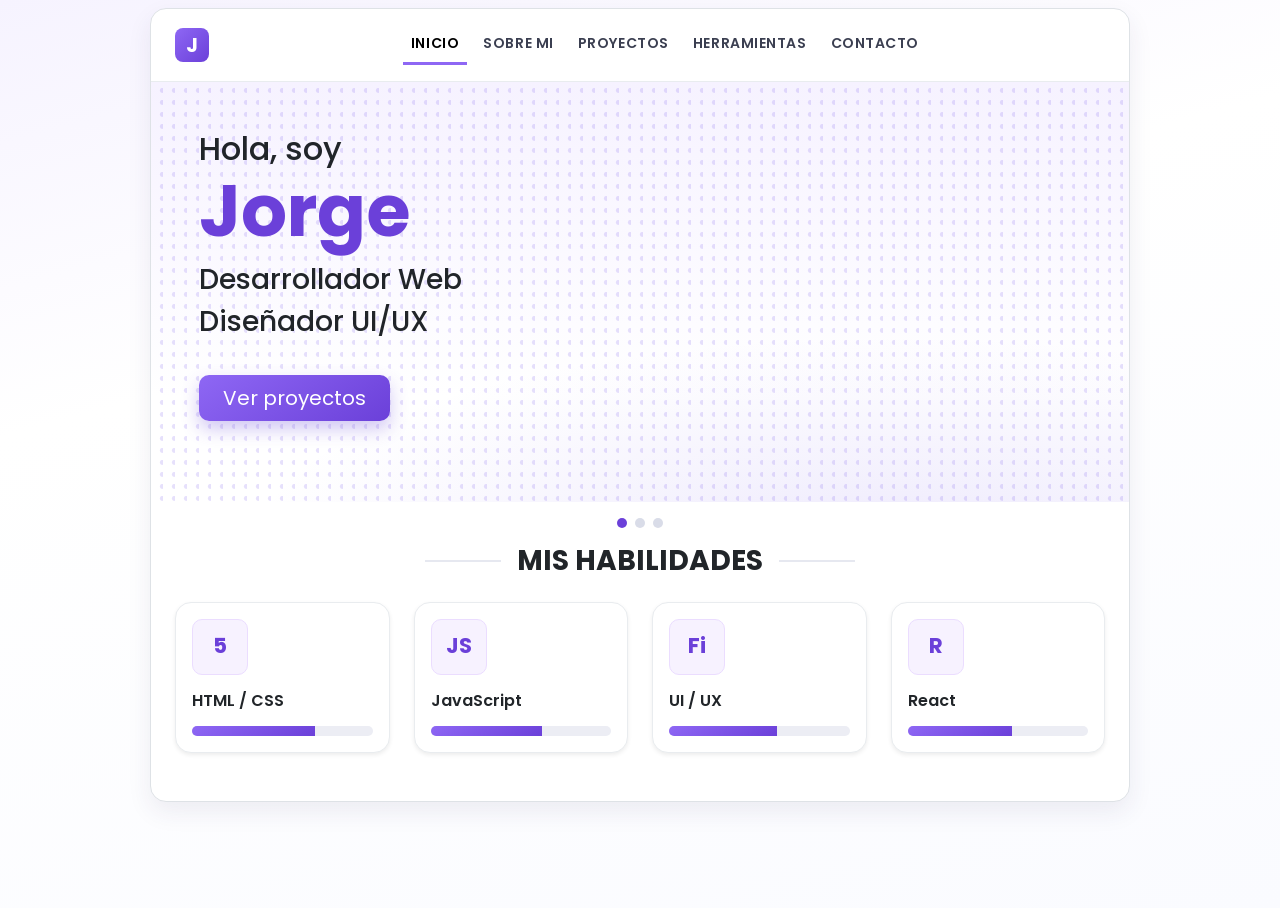
==== proyecto_final/index.html @ 75dfe1cb "avance proyecto" ====
<!DOCTYPE html>
<html lang="es">
<head>
    <meta charset="UTF-8">
    <meta name="viewport" content="width=device-width, initial-scale=1.0">
    <title>Inicio</title>
    <link href="https://cdn.jsdelivr.net/npm/bootstrap@5.3.8/dist/css/bootstrap.min.css" rel="stylesheet" integrity="sha384-sRIl4kxILFvY47J16cr9ZwB07vP4J8+LH7qKQnuqkuIAvNWLzeN8tE5YBujZqJLB" crossorigin="anonymous">
    <link rel="stylesheet" href="assets/css/styles.css">
    <link href="https://fonts.googleapis.com/css2?family=Poppins:wght@400;500;600;700;800&display=swap" rel="stylesheet">
</head>
<body>
    <div class="site-shell bg-white border rounded-4 overflow-hidden mx-auto my-2 shadow-soft">
        <header class="border-bottom border-light-subtle">
            <nav class="navbar navbar-expand-md px-3 px-md-4 py-3">
                <a class="navbar-brand p-0" href="#" aria-label="Inicio">
                    <span class="brand-initial">J</span>
                </a>
                <button class="navbar-toggler border-0 p-0" type="button" data-bs-toggle="collapse" data-bs-target="#mainNav" aria-controls="mainNav" aria-expanded="false" aria-label="Mostrar menu">
                    <span class="navbar-toggler-icon"></span>
                </button>
                <div class="collapse navbar-collapse justify-content-center" id="mainNav">
                    <ul class="navbar-nav gap-md-2 text-uppercase fw-semibold small">
                        <li class="nav-item"><a class="nav-link active" aria-current="page" href="#">Inicio</a></li>
                        <li class="nav-item"><a class="nav-link" href="sobre-mi.html">Sobre mi</a></li>
                        <li class="nav-item"><a class="nav-link" href="proyecto.html">Proyectos</a></li>
                        <li class="nav-item"><a class="nav-link" href="herramientas.html">Herramientas</a></li>
                        <li class="nav-item"><a class="nav-link" href="contecto.html">Contacto</a></li>
                    </ul>
                </div>
            </nav>
        </header>

        <main>
            <section class="hero px-4 px-md-5 py-5">
                <div class="col-12 col-lg-7">
                    <h2 class="fw-medium mb-0">Hola, soy</h2>
                    <h1 class="display-2 fw-bolder text-primary mb-1">Jorge</h1>
                    <p class="fs-3 fw-medium mb-0 text-dark">Desarrollador Web</p>
                    <p class="fs-3 fw-medium text-dark">Diseñador UI/UX</p>
                    <a href="proyecto.html" class="btn btn-brand btn-lg mt-3 px-4">Ver proyectos</a>
                </div>
            </section>

            <div class="d-flex justify-content-center gap-2 py-3" aria-label="Indicador de diapositivas">
                <span class="dot active"></span>
                <span class="dot"></span>
                <span class="dot"></span>
            </div>

            <section class="px-3 px-md-4 pb-4 pb-md-5" aria-labelledby="skills-title">
                <div class="d-flex align-items-center justify-content-center gap-3 mb-4">
                    <span class="line"></span>
                    <h3 id="skills-title" class="fw-bold mb-0">MIS HABILIDADES</h3>
                    <span class="line"></span>
                </div>

                <div class="row g-3 g-md-4">
                    <div class="col-6 col-md-3">
                        <article class="card h-100 border-light-subtle rounded-4 shadow-sm p-3">
                            <div class="skill-icon mb-3">5</div>
                            <h4 class="h6 fw-semibold mb-3">HTML / CSS</h4>
                            <div class="progress rounded-pill" role="progressbar" aria-label="HTML CSS" aria-valuenow="68" aria-valuemin="0" aria-valuemax="100">
                                <div class="progress-bar progress-brand" style="width: 68%"></div>
                            </div>
                        </article>
                    </div>

                    <div class="col-6 col-md-3">
                        <article class="card h-100 border-light-subtle rounded-4 shadow-sm p-3">
                            <div class="skill-icon mb-3">JS</div>
                            <h4 class="h6 fw-semibold mb-3">JavaScript</h4>
                            <div class="progress rounded-pill" role="progressbar" aria-label="JavaScript" aria-valuenow="62" aria-valuemin="0" aria-valuemax="100">
                                <div class="progress-bar progress-brand" style="width: 62%"></div>
                            </div>
                        </article>
                    </div>

                    <div class="col-6 col-md-3">
                        <article class="card h-100 border-light-subtle rounded-4 shadow-sm p-3">
                            <div class="skill-icon mb-3">Fi</div>
                            <h4 class="h6 fw-semibold mb-3">UI / UX</h4>
                            <div class="progress rounded-pill" role="progressbar" aria-label="UI UX" aria-valuenow="60" aria-valuemin="0" aria-valuemax="100">
                                <div class="progress-bar progress-brand" style="width: 60%"></div>
                            </div>
                        </article>
                    </div>

                    <div class="col-6 col-md-3">
                        <article class="card h-100 border-light-subtle rounded-4 shadow-sm p-3">
                            <div class="skill-icon mb-3">R</div>
                            <h4 class="h6 fw-semibold mb-3">React</h4>
                            <div class="progress rounded-pill" role="progressbar" aria-label="React" aria-valuenow="58" aria-valuemin="0" aria-valuemax="100">
                                <div class="progress-bar progress-brand" style="width: 58%"></div>
                            </div>
                        </article>
                    </div>
                </div>
            </section>
        </main>
    </div>

    <script src="https://cdn.jsdelivr.net/npm/bootstrap@5.3.8/dist/js/bootstrap.bundle.min.js" integrity="sha384-FKyoEForCGlyvwx9Hj09JcYn3nv7wiPVlz7YYwJrWVcXK/BmnVDxM+D2scQbITxI" crossorigin="anonymous"></script>
</body>
</html>
---- proyecto_final/assets/css/styles.css ----
:root {
    --bs-primary: #6b40d9;
    --bs-primary-rgb: 107, 64, 217;
    --primary-soft: #8e67f4;
}

body {
    font-family: "Poppins", sans-serif;
    background: linear-gradient(165deg, #f6f3ff 0%, #ffffff 35%, #fafbff 100%);
    min-height: 100vh;
}

.site-shell {
    width: min(100%, 980px);
}

.shadow-soft {
    box-shadow: 0 10px 24px rgba(45, 36, 90, 0.08);
}

.brand-initial {
    display: grid;
    place-items: center;
    width: 34px;
    height: 34px;
    border-radius: 8px;
    color: #fff;
    font-weight: 700;
    background: linear-gradient(135deg, var(--primary-soft), var(--bs-primary));
}

.navbar .nav-link {
    color: #3b3f51;
    letter-spacing: 0.04em;
}

.navbar .nav-link.active {
    border-bottom: 3px solid var(--primary-soft);
}

.hero {
    min-height: 320px;
    background:
        radial-gradient(circle at 95% 20%, rgba(117, 85, 235, 0.18) 0 2px, transparent 3px),
        radial-gradient(120% 90% at 76% 110%, rgba(117, 85, 235, 0.1) 10%, rgba(117, 85, 235, 0) 55%),
        linear-gradient(180deg, #f6f2ff 0%, #ffffff 75%);
    background-size: 12px 12px, auto, auto;
    background-position: calc(100% - 42px) 66px, center, center;
}

.btn-brand {
    color: #fff;
    border: 0;
    border-radius: 10px;
    background: linear-gradient(145deg, var(--primary-soft), var(--bs-primary));
    box-shadow: 0 8px 18px rgba(102, 69, 218, 0.3);
}

.btn-brand:hover,
.btn-brand:focus {
    color: #fff;
    background: linear-gradient(145deg, #7f58ee, #5e36cf);
}

.dot {
    width: 10px;
    height: 10px;
    border-radius: 50%;
    background: #d9dce8;
}

.dot.active {
    background: var(--bs-primary);
}

.line {
    width: 76px;
    height: 2px;
    background: #e6e8f0;
}

.title-underline {
    width: 76px;
    height: 4px;
    border-radius: 999px;
    background: linear-gradient(145deg, var(--primary-soft), var(--bs-primary));
}

.skill-icon {
    width: 56px;
    height: 56px;
    border-radius: 10px;
    display: grid;
    place-items: center;
    font-size: 1.35rem;
    font-weight: 700;
    color: var(--bs-primary);
    border: 1px solid #ebddff;
    background: #f7f2ff;
}

.progress {
    height: 10px;
    background: #ecedf4;
}

.progress-brand {
    background: linear-gradient(145deg, var(--primary-soft), var(--bs-primary));
}

.about-avatar {
    width: 180px;
    height: 180px;
    border-radius: 50%;
    display: grid;
    place-items: center;
    background: radial-gradient(circle at 35% 25%, #f7f8ff 0%, #eceef6 70%, #e5e8f2 100%);
    color: #a5acbf;
    font-size: 4rem;
}

.about-text {
    max-width: 540px;
}

.edu-card {
    background: linear-gradient(130deg, #f8f3ff 0%, #f7f7ff 100%);
    border: 1px solid #ede7ff;
}

.edu-icon {
    color: var(--bs-primary);
    font-size: clamp(2.2rem, 4vw, 3rem);
    line-height: 1;
}

@media (min-width: 768px) {
    .hero {
        min-height: 420px;
    }
}
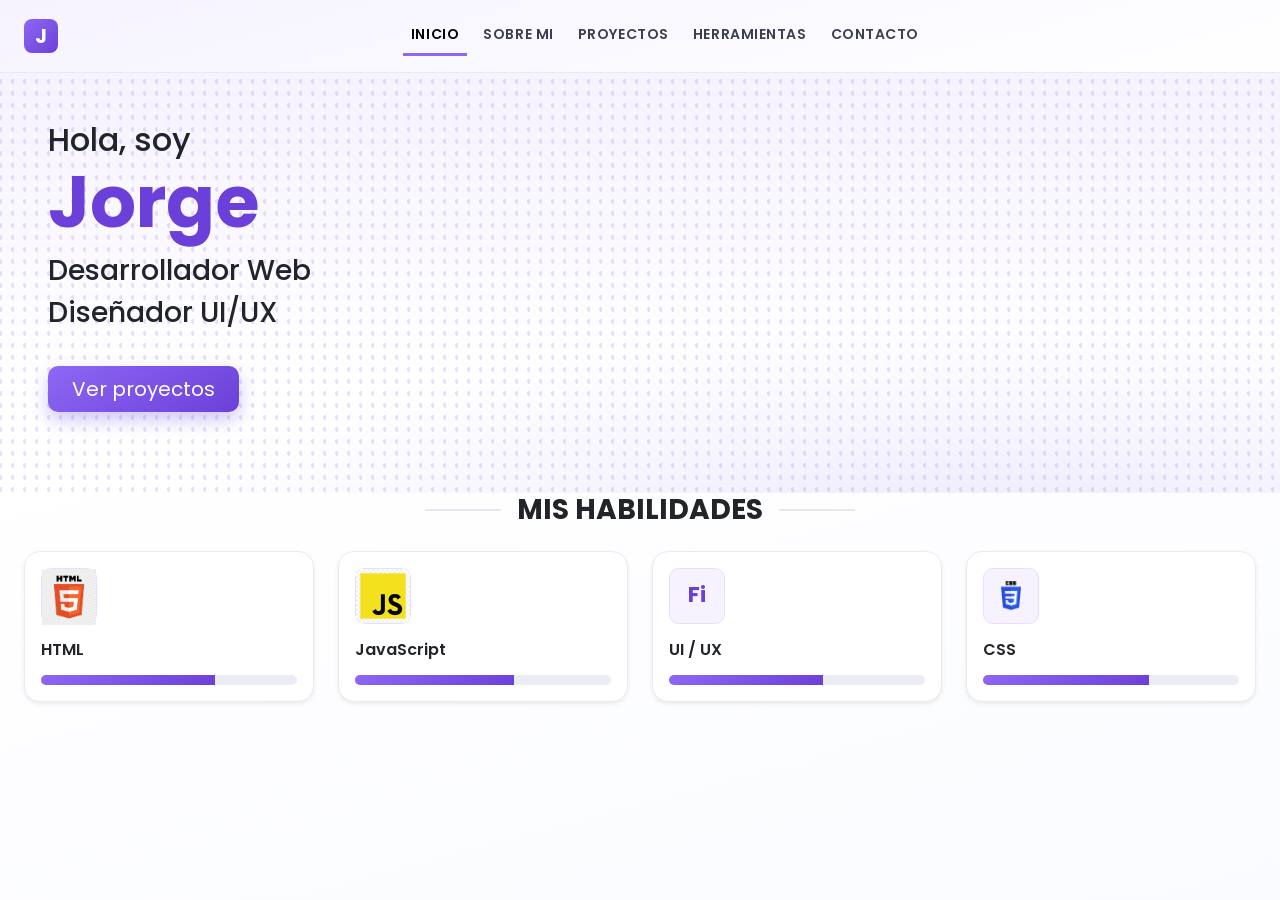
==== commit 8e9eb2f8: "actualizacion" ====
--- a/proyecto_final/index.html
+++ b/proyecto_final/index.html
@@ -4,12 +4,12 @@
     <meta charset="UTF-8">
     <meta name="viewport" content="width=device-width, initial-scale=1.0">
     <title>Inicio</title>
-    <link href="https://cdn.jsdelivr.net/npm/bootstrap@5.3.8/dist/css/bootstrap.min.css" rel="stylesheet" integrity="sha384-sRIl4kxILFvY47J16cr9ZwB07vP4J8+LH7qKQnuqkuIAvNWLzeN8tE5YBujZqJLB" crossorigin="anonymous">
+    <link href="https://cdn.jsdelivr.net/npm/bootstrap@5.3.8/dist/css/bootstrap.min.css" rel="stylesheet">
+    <link rel="stylesheet" href="https://cdn.jsdelivr.net/npm/bootstrap-icons@1.11.3/font/bootstrap-icons.min.css">
     <link rel="stylesheet" href="assets/css/styles.css">
     <link href="https://fonts.googleapis.com/css2?family=Poppins:wght@400;500;600;700;800&display=swap" rel="stylesheet">
 </head>
 <body>
-    <div class="site-shell bg-white border rounded-4 overflow-hidden mx-auto my-2 shadow-soft">
         <header class="border-bottom border-light-subtle">
             <nav class="navbar navbar-expand-md px-3 px-md-4 py-3">
                 <a class="navbar-brand p-0" href="#" aria-label="Inicio">
@@ -40,13 +40,6 @@
                     <a href="proyecto.html" class="btn btn-brand btn-lg mt-3 px-4">Ver proyectos</a>
                 </div>
             </section>
-
-            <div class="d-flex justify-content-center gap-2 py-3" aria-label="Indicador de diapositivas">
-                <span class="dot active"></span>
-                <span class="dot"></span>
-                <span class="dot"></span>
-            </div>
-
             <section class="px-3 px-md-4 pb-4 pb-md-5" aria-labelledby="skills-title">
                 <div class="d-flex align-items-center justify-content-center gap-3 mb-4">
                     <span class="line"></span>
@@ -57,8 +50,10 @@
                 <div class="row g-3 g-md-4">
                     <div class="col-6 col-md-3">
                         <article class="card h-100 border-light-subtle rounded-4 shadow-sm p-3">
-                            <div class="skill-icon mb-3">5</div>
-                            <h4 class="h6 fw-semibold mb-3">HTML / CSS</h4>
+                            <div class="skill-icon mb-3">
+                                <img src="assets/img/logo-html5.png" alt="Icono de HTML y CSS" class="img-fluid skill-icon-img">
+                            </div>
+                            <h4 class="h6 fw-semibold mb-3">HTML</h4>
                             <div class="progress rounded-pill" role="progressbar" aria-label="HTML CSS" aria-valuenow="68" aria-valuemin="0" aria-valuemax="100">
                                 <div class="progress-bar progress-brand" style="width: 68%"></div>
                             </div>
@@ -67,7 +62,9 @@
 
                     <div class="col-6 col-md-3">
                         <article class="card h-100 border-light-subtle rounded-4 shadow-sm p-3">
-                            <div class="skill-icon mb-3">JS</div>
+                            <div class="skill-icon mb-3">
+                                <img src="assets/img/logo-javascript.png" alt="Icono de JavaScript" class="img-fluid skill-icon-img">
+                            </div>
                             <h4 class="h6 fw-semibold mb-3">JavaScript</h4>
                             <div class="progress rounded-pill" role="progressbar" aria-label="JavaScript" aria-valuenow="62" aria-valuemin="0" aria-valuemax="100">
                                 <div class="progress-bar progress-brand" style="width: 62%"></div>
@@ -87,18 +84,20 @@
 
                     <div class="col-6 col-md-3">
                         <article class="card h-100 border-light-subtle rounded-4 shadow-sm p-3">
-                            <div class="skill-icon mb-3">R</div>
-                            <h4 class="h6 fw-semibold mb-3">React</h4>
-                            <div class="progress rounded-pill" role="progressbar" aria-label="React" aria-valuenow="58" aria-valuemin="0" aria-valuemax="100">
-                                <div class="progress-bar progress-brand" style="width: 58%"></div>
+                            <div class="skill-icon mb-3">
+                                <img src="assets/img/logo-css.png" alt="Icono de CSS" class="img-fluid skill-icon-img">
+                            </div>
+                            <h4 class="h6 fw-semibold mb-3">CSS</h4>
+                            <div class="progress rounded-pill" role="progressbar" aria-label="CSS" aria-valuenow="65" aria-valuemin="0" aria-valuemax="100">
+                                <div class="progress-bar progress-brand" style="width: 65%"></div>
                             </div>
                         </article>
                     </div>
                 </div>
             </section>
         </main>
-    </div>
 
-    <script src="https://cdn.jsdelivr.net/npm/bootstrap@5.3.8/dist/js/bootstrap.bundle.min.js" integrity="sha384-FKyoEForCGlyvwx9Hj09JcYn3nv7wiPVlz7YYwJrWVcXK/BmnVDxM+D2scQbITxI" crossorigin="anonymous"></script>
+
+    <script src="https://cdn.jsdelivr.net/npm/bootstrap@5.3.8/dist/js/bootstrap.bundle.min.js"></script>
 </body>
 </html>
--- a/proyecto_final/assets/css/styles.css
+++ b/proyecto_final/assets/css/styles.css
@@ -8,6 +8,20 @@
     font-family: "Poppins", sans-serif;
     background: linear-gradient(165deg, #f6f3ff 0%, #ffffff 35%, #fafbff 100%);
     min-height: 100vh;
+}
+/* Personal image in About section */
+.about-img {
+    width: 100%;
+    height: auto;
+    max-width: 320px;
+    object-fit: cover;
+    display: block;
+}
+
+@media (min-width: 768px) {
+    .about-text {
+        font-size: 1.125rem;
+    }
 }
 
 .site-shell {
@@ -139,3 +153,113 @@
         min-height: 420px;
     }
 }
+
+/* Contact page styles */
+.contact-card {
+    border: 1px solid #efeafc;
+}
+
+.contact-input {
+    border-radius: 12px;
+    background: #fff;
+    border: 1px solid #ede7ff;
+}
+
+.contact-info {
+    background: linear-gradient(130deg, #f8f3ff 0%, #f7f7ff 100%);
+    border: 1px solid #ede7ff;
+}
+
+.follow-card {
+    margin-top: 1rem;
+    background: linear-gradient(130deg, #fbf8ff 0%, #f7f7ff 100%);
+    border: 1px solid #ede7ff;
+}
+
+.social-icon {
+    width: 44px;
+    height: 44px;
+    display: grid;
+    place-items: center;
+    border-radius: 10px;
+    background: #f7f2ff;
+    color: var(--bs-primary);
+    text-decoration: none;
+    border: 1px solid #ebddff;
+}
+
+@media (max-width: 767.98px) {
+    .contact-card, .contact-info, .follow-card {
+        padding-left: 18px;
+        padding-right: 18px;
+    }
+}
+
+/* Tools / skills grid */
+.tool-card {
+    background: linear-gradient(130deg, #fbf8ff 0%, #f7f7ff 100%);
+    border: 1px solid #ede7ff;
+    min-height: 110px;
+    display: flex;
+    flex-direction: column;
+    align-items: center;
+    justify-content: center;
+}
+
+.tool-img {
+    width: 48px;
+    height: 48px;
+    object-fit: contain;
+}
+
+.tool-label {
+    margin-top: 6px;
+    font-size: 0.9rem;
+    color: #33333d;
+}
+
+@media (min-width: 768px) {
+    .tool-card {
+        min-height: 120px;
+    }
+}
+
+/* Projects layout */
+.btn-pill {
+    border-radius: 999px;
+    padding: 0.45rem 1rem;
+    border: 1px solid #efe8ff;
+    background: #fff;
+    color: #444;
+}
+
+.btn-pill.active {
+    background: linear-gradient(145deg, var(--primary-soft), var(--bs-primary));
+    color: #fff;
+    border: 0;
+    box-shadow: 0 8px 18px rgba(102,69,218,0.12);
+}
+
+.project-card {
+    min-height: 180px;
+    display: flex;
+    flex-direction: column;
+}
+
+.project-thumb {
+    width: 64px;
+    height: 64px;
+    object-fit: contain;
+}
+
+.btn-outline-brand {
+    border-radius: 12px;
+    border: 2px solid var(--primary-soft);
+    color: var(--bs-primary);
+    background: transparent;
+    padding: 0.6rem 1.25rem;
+}
+
+@media (max-width: 575.98px) {
+    .project-thumb { width: 48px; height: 48px; }
+}
